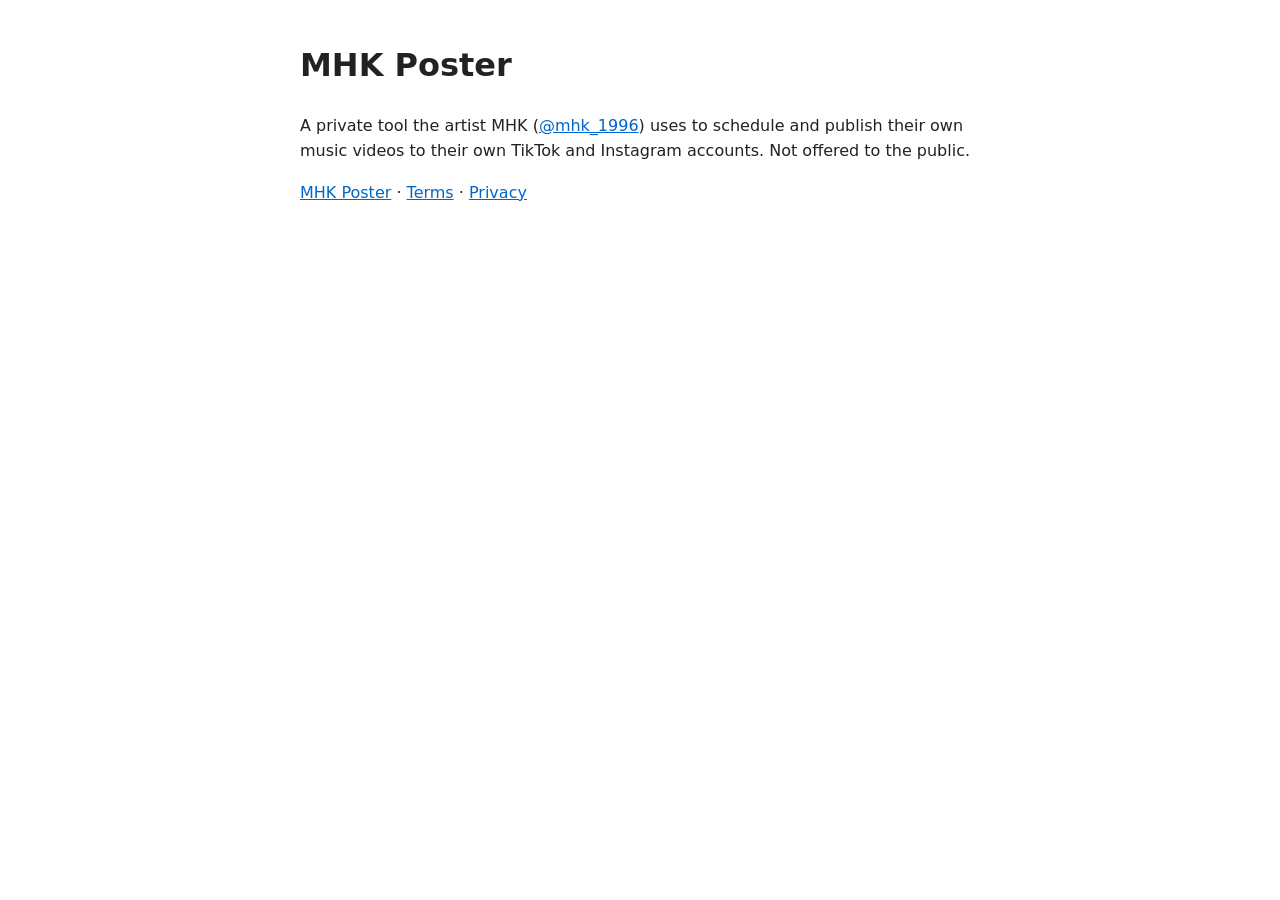
==== index.html @ c4703c52 "TikTok app site: index, terms, privacy" ====
<!doctype html><html lang="en"><head><meta charset="utf-8"><meta name="viewport" content="width=device-width,initial-scale=1"><title>MHK Poster</title>
<style>body{font:16px/1.6 system-ui,sans-serif;max-width:680px;margin:40px auto;padding:0 16px;color:#222;background:#fff}a{color:#06c}</style></head><body>
<h1>MHK Poster</h1><p>A private tool the artist MHK (<a href="https://www.instagram.com/mhk_1996/">@mhk_1996</a>) uses to schedule and publish their own music videos to their own TikTok and Instagram accounts. Not offered to the public.</p>
<p><a href="index.html">MHK Poster</a> · <a href="terms.html">Terms</a> · <a href="privacy.html">Privacy</a></p></body></html>
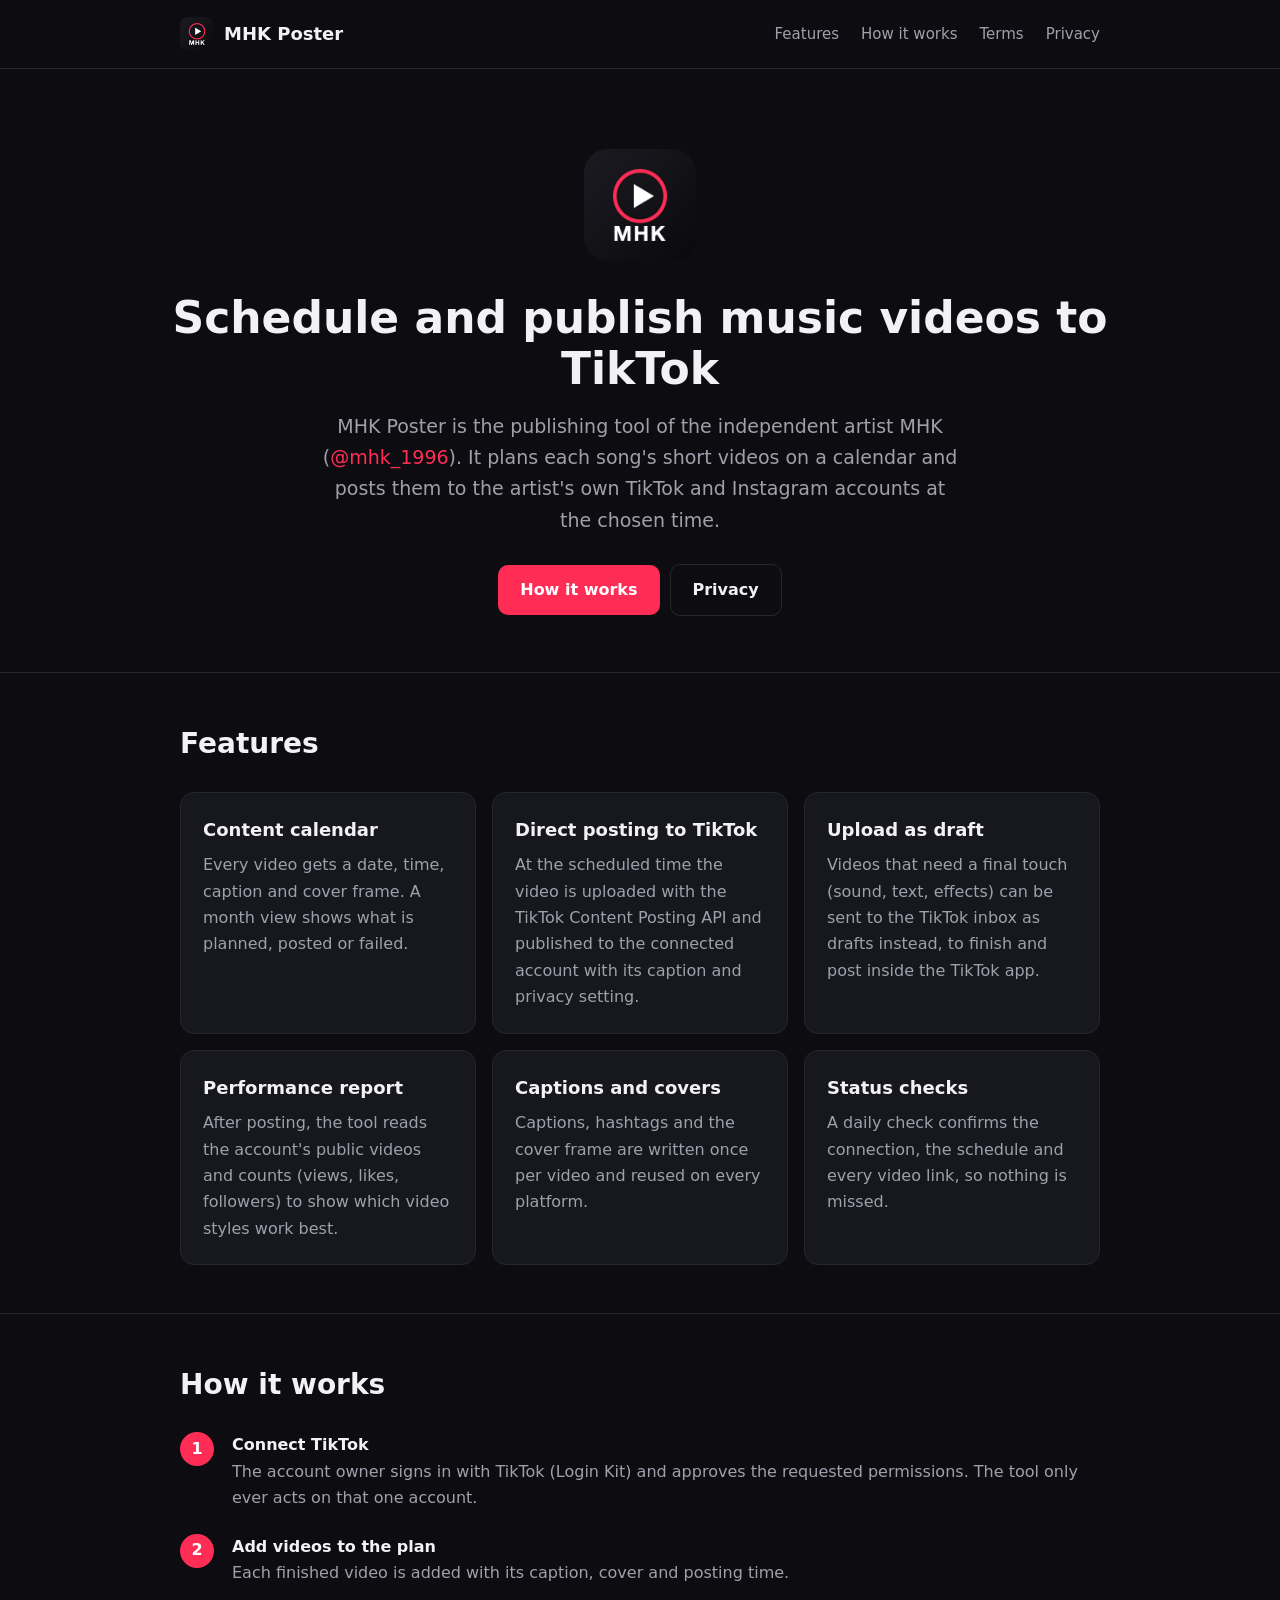
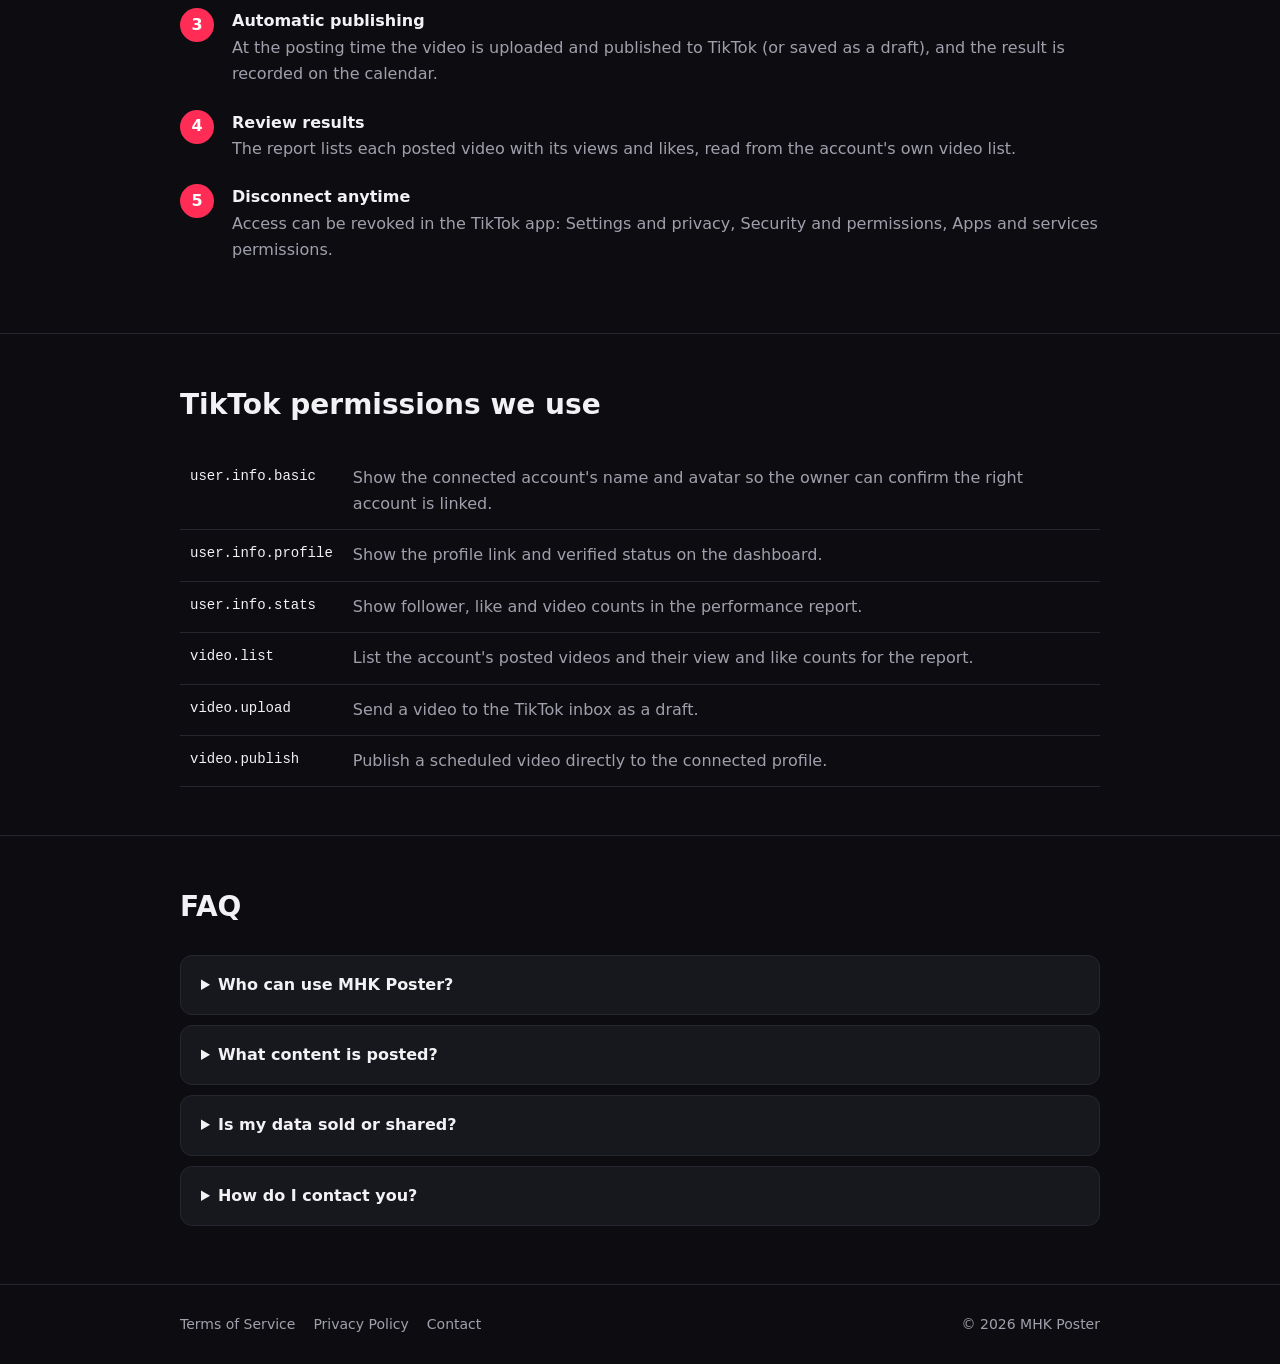
==== commit cdff7284: "Full product site + MHK Poster icon as favicon (TikTok review fixes) Co-Authored-By: Claude Opus 5.5" ====
--- a/index.html
+++ b/index.html
@@ -1,4 +1,43 @@
-<!doctype html><html lang="en"><head><meta charset="utf-8"><meta name="viewport" content="width=device-width,initial-scale=1"><title>MHK Poster</title>
-<style>body{font:16px/1.6 system-ui,sans-serif;max-width:680px;margin:40px auto;padding:0 16px;color:#222;background:#fff}a{color:#06c}</style></head><body>
-<h1>MHK Poster</h1><p>A private tool the artist MHK (<a href="https://www.instagram.com/mhk_1996/">@mhk_1996</a>) uses to schedule and publish their own music videos to their own TikTok and Instagram accounts. Not offered to the public.</p>
-<p><a href="index.html">MHK Poster</a> · <a href="terms.html">Terms</a> · <a href="privacy.html">Privacy</a></p></body></html>
+<!doctype html><html lang="en"><head><meta charset="utf-8"><meta name="viewport" content="width=device-width,initial-scale=1"><link rel="icon" href="favicon.ico" sizes="any"><link rel="icon" type="image/png" sizes="32x32" href="favicon-32.png"><link rel="apple-touch-icon" href="apple-touch-icon.png"><link rel="stylesheet" href="style.css"><title>MHK Poster</title><meta name="description" content="MHK Poster schedules and publishes the music videos of the artist MHK to TikTok and Instagram."></head><body>
+<header><div class="wrap"><a class="brand" href="index.html"><img src="icon-512.png" alt="MHK Poster icon">MHK Poster</a><nav><a href="index.html#features">Features</a><a href="index.html#how">How it works</a><a href="terms.html">Terms</a><a href="privacy.html">Privacy</a></nav></div></header>
+<main>
+<div class="hero wrap"><img src="icon-512.png" alt="MHK Poster icon">
+<h1>Schedule and publish music videos to TikTok</h1>
+<p class="lead">MHK Poster is the publishing tool of the independent artist MHK (<a href="https://www.instagram.com/mhk_1996/">@mhk_1996</a>). It plans each song's short videos on a calendar and posts them to the artist's own TikTok and Instagram accounts at the chosen time.</p>
+<a class="btn" href="#how">How it works</a><a class="btn ghost" href="privacy.html">Privacy</a></div>
+
+<section id="features"><div class="wrap"><h2>Features</h2><div class="grid">
+<div class="card"><h3>Content calendar</h3><p>Every video gets a date, time, caption and cover frame. A month view shows what is planned, posted or failed.</p></div>
+<div class="card"><h3>Direct posting to TikTok</h3><p>At the scheduled time the video is uploaded with the TikTok Content Posting API and published to the connected account with its caption and privacy setting.</p></div>
+<div class="card"><h3>Upload as draft</h3><p>Videos that need a final touch (sound, text, effects) can be sent to the TikTok inbox as drafts instead, to finish and post inside the TikTok app.</p></div>
+<div class="card"><h3>Performance report</h3><p>After posting, the tool reads the account's public videos and counts (views, likes, followers) to show which video styles work best.</p></div>
+<div class="card"><h3>Captions and covers</h3><p>Captions, hashtags and the cover frame are written once per video and reused on every platform.</p></div>
+<div class="card"><h3>Status checks</h3><p>A daily check confirms the connection, the schedule and every video link, so nothing is missed.</p></div>
+</div></div></section>
+
+<section id="how"><div class="wrap"><h2>How it works</h2><ol class="steps">
+<li><b>Connect TikTok</b>The account owner signs in with TikTok (Login Kit) and approves the requested permissions. The tool only ever acts on that one account.</li>
+<li><b>Add videos to the plan</b>Each finished video is added with its caption, cover and posting time.</li>
+<li><b>Automatic publishing</b>At the posting time the video is uploaded and published to TikTok (or saved as a draft), and the result is recorded on the calendar.</li>
+<li><b>Review results</b>The report lists each posted video with its views and likes, read from the account's own video list.</li>
+<li><b>Disconnect anytime</b>Access can be revoked in the TikTok app: Settings and privacy, Security and permissions, Apps and services permissions.</li>
+</ol></div></section>
+
+<section id="permissions"><div class="wrap"><h2>TikTok permissions we use</h2><table>
+<tr><td>user.info.basic</td><td>Show the connected account's name and avatar so the owner can confirm the right account is linked.</td></tr>
+<tr><td>user.info.profile</td><td>Show the profile link and verified status on the dashboard.</td></tr>
+<tr><td>user.info.stats</td><td>Show follower, like and video counts in the performance report.</td></tr>
+<tr><td>video.list</td><td>List the account's posted videos and their view and like counts for the report.</td></tr>
+<tr><td>video.upload</td><td>Send a video to the TikTok inbox as a draft.</td></tr>
+<tr><td>video.publish</td><td>Publish a scheduled video directly to the connected profile.</td></tr>
+</table></div></section>
+
+<section id="faq"><div class="wrap"><h2>FAQ</h2>
+<details><summary>Who can use MHK Poster?</summary><p>It is built for the artist MHK and used only with the artist's own accounts. It does not access anyone else's data.</p></details>
+<details><summary>What content is posted?</summary><p>Only original music videos the account owner made and chose to publish.</p></details>
+<details><summary>Is my data sold or shared?</summary><p>No. See the <a href="privacy.html">Privacy Policy</a>.</p></details>
+<details><summary>How do I contact you?</summary><p>Message <a href="https://www.instagram.com/mhk_1996/">@mhk_1996</a> on Instagram.</p></details>
+</div></section>
+</main>
+<footer><div class="wrap"><div><a href="terms.html">Terms of Service</a><a href="privacy.html">Privacy Policy</a><a href="https://www.instagram.com/mhk_1996/">Contact</a></div><div>© 2026 MHK Poster</div></div></footer>
+</body></html>
--- a/style.css
+++ b/style.css
@@ -0,0 +1,32 @@
+:root{--bg:#0d0d11;--card:#17171e;--line:#26262f;--fg:#f2f2f5;--mute:#a0a0ad;--acc:#ff2d55}
+*{box-sizing:border-box}
+body{margin:0;font:16px/1.65 -apple-system,system-ui,"Helvetica Neue",Arial,sans-serif;background:var(--bg);color:var(--fg)}
+a{color:var(--acc);text-decoration:none}a:hover{text-decoration:underline}
+.wrap{max-width:960px;margin:0 auto;padding:0 20px}
+header{border-bottom:1px solid var(--line)}
+header .wrap{display:flex;align-items:center;justify-content:space-between;height:68px}
+.brand{display:flex;align-items:center;gap:10px;color:var(--fg);font-weight:700;font-size:18px}
+.brand img{width:34px;height:34px;border-radius:8px}
+nav a{color:var(--mute);margin-left:22px;font-size:15px}nav a:hover{color:var(--fg)}
+.hero{padding:80px 0 56px;text-align:center}
+.hero img{width:112px;height:112px;border-radius:24px;margin-bottom:24px}
+h1{font-size:44px;line-height:1.15;margin:0 0 16px}
+.lead{color:var(--mute);font-size:19px;max-width:640px;margin:0 auto 28px}
+.btn{display:inline-block;background:var(--acc);color:#fff;padding:12px 22px;border-radius:10px;font-weight:600}
+.btn.ghost{background:transparent;border:1px solid var(--line);color:var(--fg);margin-left:10px}
+section{padding:48px 0;border-top:1px solid var(--line)}
+h2{font-size:28px;margin:0 0 24px}
+.grid{display:grid;grid-template-columns:repeat(auto-fit,minmax(260px,1fr));gap:16px}
+.card{background:var(--card);border:1px solid var(--line);border-radius:14px;padding:22px}
+.card h3{margin:0 0 8px;font-size:18px}.card p{margin:0;color:var(--mute)}
+ol.steps{counter-reset:s;list-style:none;padding:0;margin:0}
+ol.steps li{counter-increment:s;position:relative;padding:0 0 22px 52px;color:var(--mute)}
+ol.steps li b{color:var(--fg);display:block}
+ol.steps li:before{content:counter(s);position:absolute;left:0;top:0;width:34px;height:34px;border-radius:50%;background:var(--acc);color:#fff;font-weight:700;display:flex;align-items:center;justify-content:center}
+table{width:100%;border-collapse:collapse}td{padding:12px 10px;border-bottom:1px solid var(--line);vertical-align:top;color:var(--mute)}td:first-child{color:var(--fg);font-family:ui-monospace,Menlo,monospace;font-size:14px;white-space:nowrap}
+details{background:var(--card);border:1px solid var(--line);border-radius:12px;padding:16px 20px;margin-bottom:10px}
+summary{cursor:pointer;font-weight:600}details p{color:var(--mute);margin:10px 0 0}
+.doc{max-width:720px;padding:48px 20px}.doc h1{font-size:34px}.doc p,.doc li{color:#cfcfd8}
+footer{border-top:1px solid var(--line);padding:28px 0;color:var(--mute);font-size:14px}
+footer .wrap{display:flex;flex-wrap:wrap;justify-content:space-between;gap:12px}footer a{color:var(--mute);margin-right:18px}
+@media(max-width:600px){h1{font-size:32px}nav a[href*="#"]{display:none}nav a{margin-left:12px}.doc h1{font-size:26px}.btn.ghost{margin:10px 0 0}}
